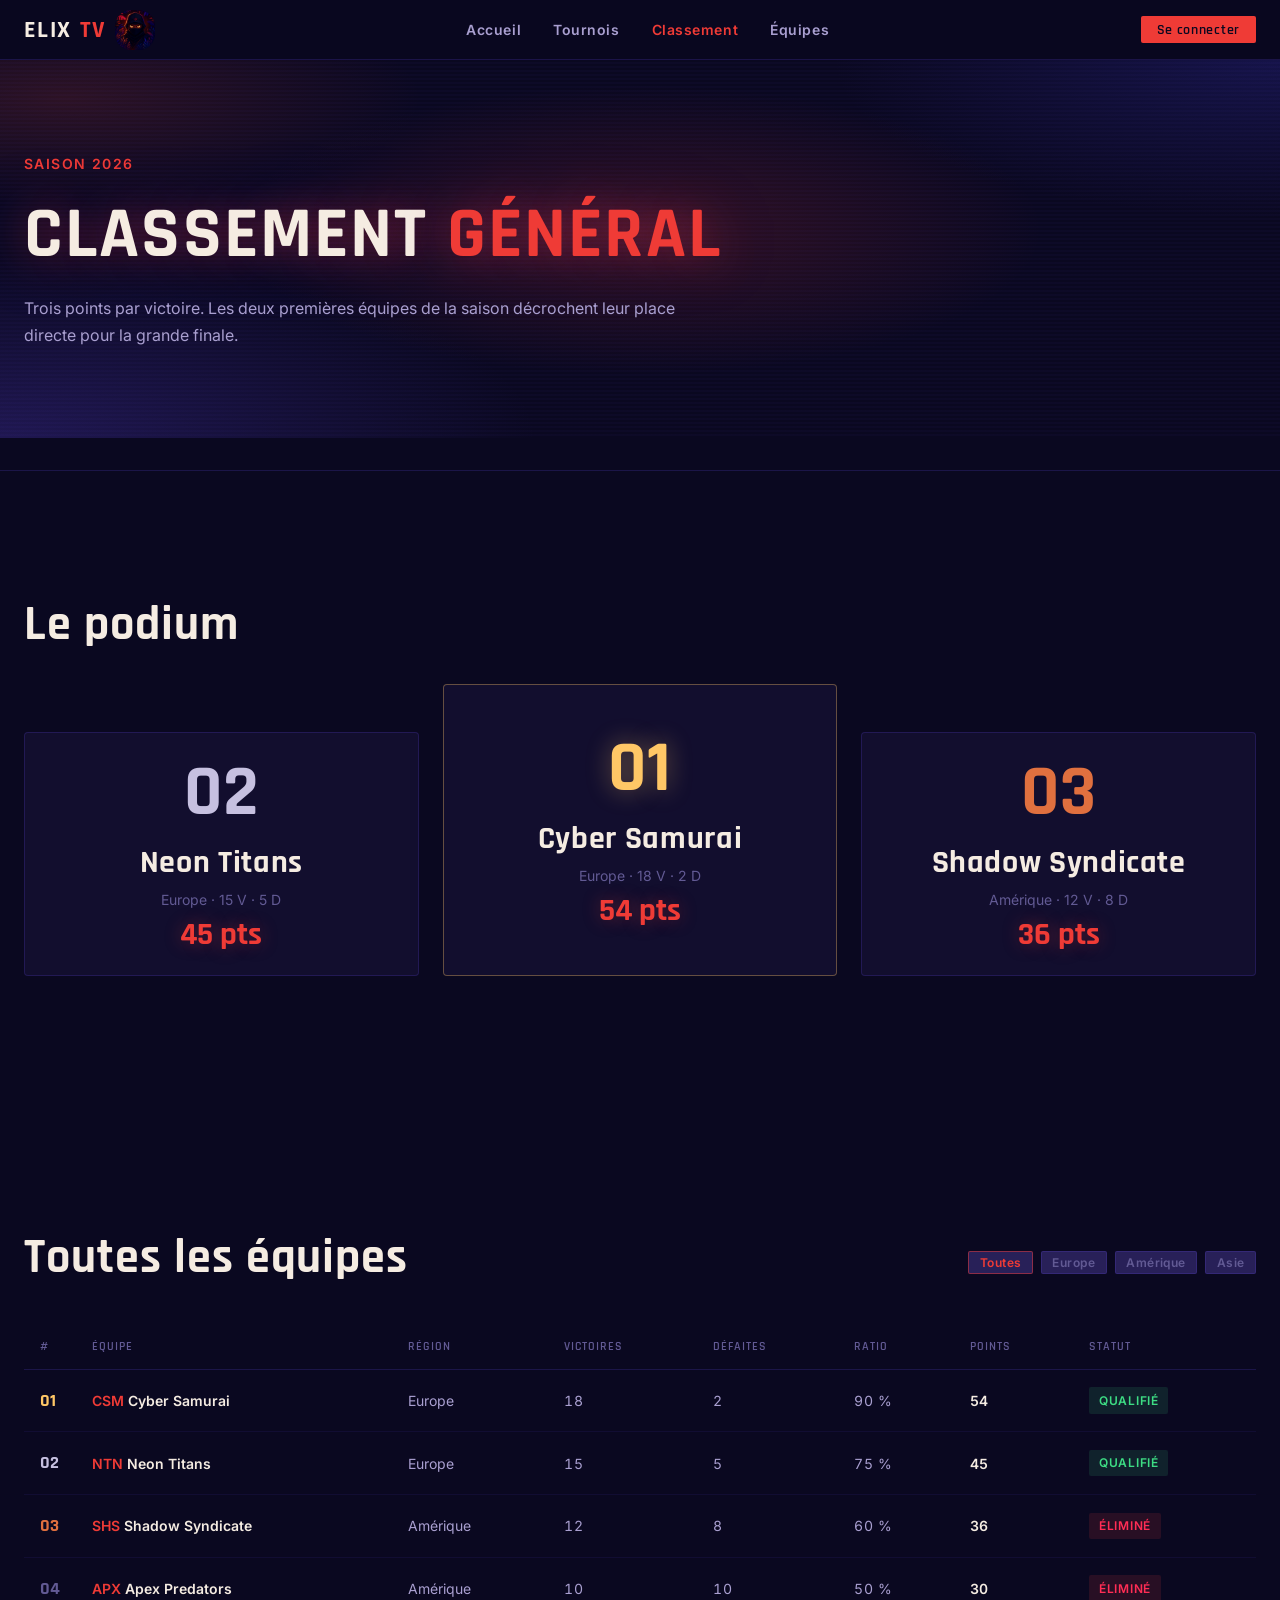
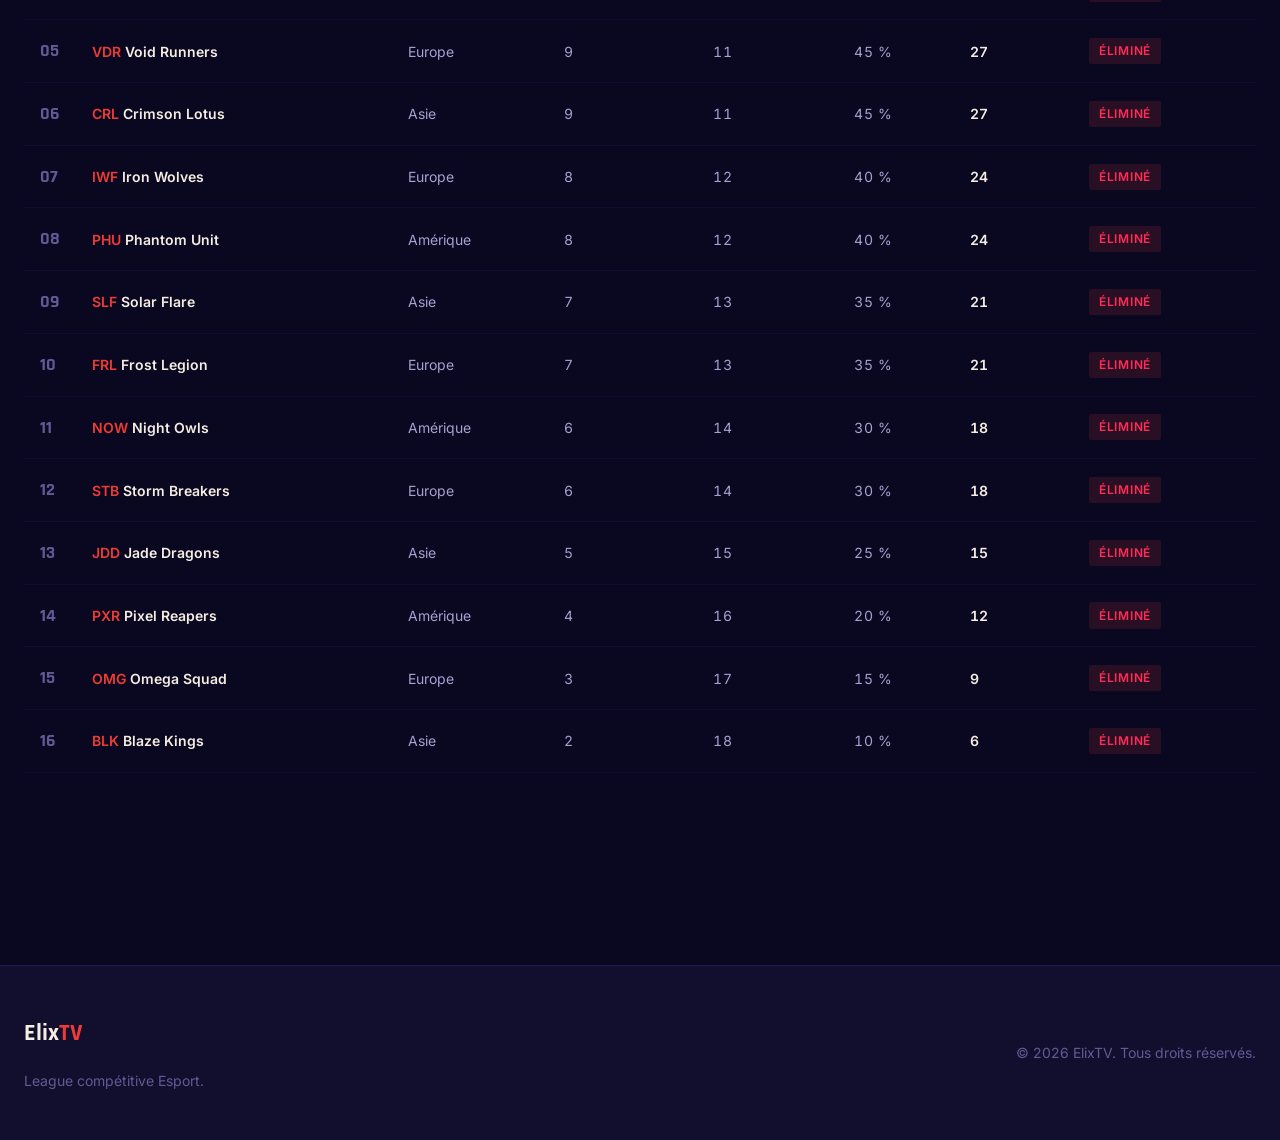
==== classement.html @ e180b7a1 "feat: add pages : tournois, inscription, equipes, connexion, classement and bracket in js" ====
<!DOCTYPE html>
<html lang="fr">
<head>
  <meta charset="UTF-8">
  <meta name="viewport" content="width=device-width, initial-scale=1.0">
  <title>Classement · Esport ELIXTV</title>
  <link rel="icon" type="image/png" href="img/elix_logo.jpg">
  <link rel="stylesheet" href="style.css">
</head>
<body>

  <!-- Navigation -->
  <nav class="nav">
    <div class="container nav__inner">
      <a href="index.html" class="nav__logo">
        ELIX<span>TV</span>
        <img src="img/elix_logo.jpg" alt="Logo ELIXTV" class="nav__logo-img">
      </a>
      <ul class="nav__links">
        <li><a href="index.html">Accueil</a></li>
        <li><a href="tournois.html">Tournois</a></li>
        <li><a href="classement.html" class="active">Classement</a></li>
        <li><a href="equipes.html">Équipes</a></li>
      </ul>
      <a href="connexion.html" class="btn btn--primary btn--sm">Se connecter</a>
    </div>
  </nav>

  <!-- En tête -->
  <header class="hero hero--page">
    <div class="container hero__content animate-in">
      <div class="hero__eyebrow">Saison 2026</div>
      <h1 class="headline-hero">CLASSEMENT <span class="text-accent">GÉNÉRAL</span></h1>
      <p>Trois points par victoire. Les deux premières équipes de la saison décrochent leur place directe pour la grande finale.</p>
    </div>
  </header>

  <hr class="divider">

  <main class="container">

    <!-- Podium -->
    <section>
      <h2 class="section-title" style="margin-bottom: var(--space-8);">Le podium</h2>
      <div class="podium" id="podium"></div>
    </section>

    <!-- Tableau complet -->
    <section>
      <div class="toolbar">
        <h2 class="section-title">Toutes les équipes</h2>
        <div class="tag-group" id="region-filters">
          <button class="tag active" data-region="all">Toutes</button>
          <button class="tag" data-region="Europe">Europe</button>
          <button class="tag" data-region="Amérique">Amérique</button>
          <button class="tag" data-region="Asie">Asie</button>
        </div>
      </div>

      <div class="leaderboard-scroll">
        <table class="leaderboard">
          <thead>
            <tr>
              <th>#</th>
              <th>Équipe</th>
              <th>Région</th>
              <th>Victoires</th>
              <th>Défaites</th>
              <th>Ratio</th>
              <th>Points</th>
              <th>Statut</th>
            </tr>
          </thead>
          <tbody id="leaderboard-body"></tbody>
        </table>
      </div>
    </section>

  </main>

  <!-- Footer -->
  <footer class="footer" style="margin-top: var(--space-24);">
    <div class="container flex-between">
      <div>
        <div class="footer__logo">Elix<span>TV</span></div>
        <p class="text-muted">League compétitive Esport.</p>
      </div>
      <div>
        <p class="text-muted">© 2026 ElixTV. Tous droits réservés.</p>
      </div>
    </div>
  </footer>

  <script src="js/data.js"></script>
  <script src="js/classement.js"></script>
</body>
</html>
---- style.css ----
/* ============================================================
   ESPORT.CSS — Système de design compétitif
   Palette : Nuit indigo · Contre-jour orange · Feuillage corail & violet
   Typo    : Rajdhani (titres) · Inter (corps)
   ============================================================ */

@import url('https://fonts.googleapis.com/css2?family=Rajdhani:wght@400;600;700&family=Inter:wght@400;500;600&display=swap');

/* ── Tokens ─────────────────────────────────────────────── */
:root {
  /* Fonds — bleu nuit profond des coins de l'image */
  --bg-void:      #0a0820;
  --bg-surface:   #120e2e;
  --bg-raised:    #1b1540;
  --bg-overlay:   #282058;

  /* Accent principal — le contour lumineux orange du ninja */
  --accent-red:   #ef3b36;          /* rouge des feuilles */
  --accent-hover: #ff5f55;
  --accent-dim:   #b3232b;
  --accent-glow:  rgba(239, 59, 54, 0.15);

  /* Accents secondaires — feuillage */
  --accent-violet:  #6b4dff;        /* feuilles violettes */
  --accent-blue:    #3d3bd6;        /* feuilles bleues */
  --accent-magenta: #c2407a;        /* feuilles rose-magenta */
  --violet-rgb:     107, 77, 255;
  --accent-rgb:     239, 59, 54;

  /* Signaux */
  --signal-red:   #ff2d55;
  --signal-green: #3ddc84;
  --signal-gold:  #ffc766;          /* yeux lumineux */

  /* Texte — blanc chaud + lavande */
  --text-primary:   #f5ece2;
  --text-secondary: #a99fd0;
  --text-muted:     #625a94;

  --border-subtle: rgba(var(--violet-rgb), 0.18);
  --border-active: rgba(var(--accent-rgb), 0.5);

  /* Typographie */
  --font-display: 'Rajdhani', 'Arial Narrow', sans-serif;
  --font-body:    'Inter', system-ui, sans-serif;

  --size-xs:   0.75rem;
  --size-sm:   0.875rem;
  --size-base: 1rem;
  --size-md:   1.125rem;
  --size-lg:   1.5rem;
  --size-xl:   2rem;
  --size-2xl:  3rem;
  --size-3xl:  4.5rem;

  /* Espacement */
  --space-1: 0.25rem;
  --space-2: 0.5rem;
  --space-3: 0.75rem;
  --space-4: 1rem;
  --space-6: 1.5rem;
  --space-8: 2rem;
  --space-12: 3rem;
  --space-16: 4rem;
  --space-24: 6rem;

  /* Bordures */
  --radius-sm: 2px;
  --radius-md: 4px;
  --radius-lg: 8px;

  /* Ombres */
  --shadow-red:  0 0 24px rgba(var(--accent-rgb), 0.25);
  --shadow-card: 0 4px 24px rgba(4, 2, 16, 0.75);

  /* Dégradés signature */
  --gradient-ember: linear-gradient(90deg, var(--accent-dim), var(--accent-red), #ff6b4a);
  --gradient-jungle: linear-gradient(135deg, var(--accent-blue), var(--accent-violet), var(--accent-magenta));
}

/* ── Reset ───────────────────────────────────────────────── */
*, *::before, *::after {
  box-sizing: border-box;
  margin: 0;
  padding: 0;
}

html {
  scroll-behavior: smooth;
  font-size: 16px;
}

body {
  background-color: var(--bg-void);
  color: var(--text-primary);
  font-family: var(--font-body);
  font-size: var(--size-base);
  line-height: 1.65;
  -webkit-font-smoothing: antialiased;
}

::selection {
  background: rgba(var(--accent-rgb), 0.35);
  color: var(--text-primary);
}

[hidden] { display: none !important; }

img, video {
  max-width: 100%;
  display: block;
}

a {
  color: var(--accent-red);
  text-decoration: none;
  transition: color 0.15s ease;
}
a:hover { color: var(--signal-gold); }

/* ── Typographie ─────────────────────────────────────────── */
h1, h2, h3, h4, h5, h6 {
  font-family: var(--font-display);
  font-weight: 700;
  line-height: 1.1;
  letter-spacing: 0.02em;
  color: var(--text-primary);
}

h1 { font-size: var(--size-3xl); }
h2 { font-size: var(--size-2xl); }
h3 { font-size: var(--size-xl); }
h4 { font-size: var(--size-lg); }

p {
  max-width: 68ch;
  color: var(--text-secondary);
}

.text-accent   { color: var(--accent-red); }
.text-muted    { color: var(--text-muted); font-size: var(--size-sm); }
.text-mono     { font-variant-numeric: tabular-nums; letter-spacing: 0.04em; }

/* Titre héros avec contre-jour orange */
.headline-hero {
  font-family: var(--font-display);
  font-size: clamp(2.5rem, 7vw, var(--size-3xl));
  font-weight: 700;
  line-height: 1.0;
  letter-spacing: 0.03em;
  color: var(--text-primary);
  text-shadow:
    0 0 40px rgba(var(--accent-rgb), 0.45),
    0 0 80px rgba(var(--violet-rgb), 0.25);
}
.nav__logo-img {
  width: 40px;
  height: 40px;
  border-radius: 40%;
  object-fit: cover;
}
/* Ligne de score / stat large */
.stat-value {
  font-family: var(--font-display);
  font-size: var(--size-2xl);
  font-weight: 700;
  color: var(--accent-red);
  line-height: 1;
  text-shadow: 0 0 18px rgba(var(--accent-rgb), 0.35);
}

.stat-label {
  font-size: var(--size-xs);
  font-weight: 600;
  color: var(--text-muted);
  letter-spacing: 0.08em;
  text-transform: uppercase;
  margin-top: var(--space-1);
}

/* ── Mise en page ────────────────────────────────────────── */
.container {
  width: 100%;
  max-width: 1280px;
  margin-inline: auto;
  padding-inline: var(--space-6);
}

.container--narrow {
  max-width: 860px;
  margin-inline: auto;
  padding-inline: var(--space-6);
}

.grid-2 {
  display: grid;
  grid-template-columns: repeat(2, 1fr);
  gap: var(--space-6);
}

.grid-3 {
  display: grid;
  grid-template-columns: repeat(3, 1fr);
  gap: var(--space-6);
}

.grid-4 {
  display: grid;
  grid-template-columns: repeat(4, 1fr);
  gap: var(--space-4);
}

.flex-center {
  display: flex;
  align-items: center;
  justify-content: center;
}

.flex-between {
  display: flex;
  align-items: center;
  justify-content: space-between;
}

section {
  padding-block: var(--space-24);
}

/* ── Navigation ──────────────────────────────────────────── */
.nav {
  position: sticky;
  top: 0;
  z-index: 100;
  background: rgba(10, 8, 32, 0.85);
  backdrop-filter: blur(12px);
  border-bottom: 1px solid var(--border-subtle);
  height: 60px;
  display: flex;
  align-items: center;
}

.nav__inner {
  display: flex;
  align-items: center;
  justify-content: space-between;
  width: 100%;
}

.nav__logo {
  display: inline-flex;
  align-items: center;
  gap: var(--space-2);        
  font-family: var(--font-display);
  font-size: var(--size-lg);
  font-weight: 700;
  color: var(--text-primary);
  letter-spacing: 0.06em;
  line-height: 1;
}

.nav__logo span { color: var(--accent-red); }

.nav__links {
  display: flex;
  gap: var(--space-8);
  list-style: none;
}

.nav__links a {
  font-size: var(--size-sm);
  font-weight: 600;
  color: var(--text-secondary);
  letter-spacing: 0.04em;
  transition: color 0.15s;
}

.nav__links a:hover,
.nav__links a.active {
  color: var(--accent-red);
}

/* ── Sections héros ──────────────────────────────────────── */
.hero {
  min-height: 90vh;
  display: flex;
  align-items: center;
  position: relative;
  overflow: hidden;
  /* Halo orange au centre + jungle violette sur les bords, comme l'image */
  background:
    radial-gradient(ellipse 45% 55% at 50% 45%, rgba(var(--accent-rgb), 0.18), transparent 70%),
    radial-gradient(ellipse 60% 70% at 0% 100%, rgba(var(--violet-rgb), 0.22), transparent 70%),
    radial-gradient(ellipse 50% 60% at 100% 0%, rgba(61, 59, 214, 0.22), transparent 70%),
    radial-gradient(ellipse 40% 40% at 5% 10%, rgba(224, 71, 58, 0.16), transparent 70%),
    var(--bg-void);
}

/* Fond scanlines subtil */
.hero::before {
  content: '';
  position: absolute;
  inset: 0;
  background: repeating-linear-gradient(
    0deg,
    transparent,
    transparent 2px,
    rgba(var(--violet-rgb), 0.03) 2px,
    rgba(var(--violet-rgb), 0.03) 4px
  );
  pointer-events: none;
  z-index: 0;
}

.hero__content { position: relative; z-index: 1; }

/* Ligne décorative accent */
.hero__eyebrow {
  display: inline-flex;
  align-items: center;
  gap: var(--space-3);
  font-size: var(--size-sm);
  font-weight: 600;
  color: var(--accent-red);
  letter-spacing: 0.1em;
  text-transform: uppercase;
  margin-bottom: var(--space-6);
}

/* ── Cartes ──────────────────────────────────────────────── */
.card {
  background: var(--bg-surface);
  border: 1px solid var(--border-subtle);
  border-radius: var(--radius-md);
  padding: var(--space-6);
  transition: border-color 0.2s, box-shadow 0.2s;
}

.card:hover {
  border-color: var(--border-active);
  box-shadow: var(--shadow-red);
}

/* Carte tournoi */
.card--tournament {
  position: relative;
  background: var(--bg-raised);
  border-left: 3px solid var(--accent-red);
  border-radius: 0 var(--radius-md) var(--radius-md) 0;
  padding: var(--space-6);
}

.card--tournament .prize {
  font-family: var(--font-display);
  font-size: var(--size-xl);
  font-weight: 700;
  color: var(--signal-gold);
  text-shadow: 0 0 16px rgba(255, 199, 102, 0.35);
}

/* Carte joueur / équipe */
.card--player {
  text-align: center;
  padding: var(--space-8) var(--space-6);
}

.card--player .avatar {
  width: 80px;
  height: 80px;
  border-radius: 50%;
  background: var(--bg-overlay);
  border: 2px solid var(--border-subtle);
  margin-inline: auto;
  margin-bottom: var(--space-4);
  overflow: hidden;
  transition: border-color 0.2s, box-shadow 0.2s;
}

.card--player:hover .avatar {
  border-color: var(--accent-red);
  box-shadow: 0 0 16px rgba(var(--accent-rgb), 0.4);
}

.card--player .role {
  font-size: var(--size-xs);
  font-weight: 600;
  color: var(--accent-red);
  text-transform: uppercase;
  letter-spacing: 0.08em;
  margin-top: var(--space-1);
}

.player-row {
  display: flex;
  gap: var(--space-4);
  overflow-x: auto;
  padding-bottom: var(--space-3); /* Espace pour le scrollbar */
  scrollbar-width: thin;
  scrollbar-color: var(--border-active) transparent;
}

.player-row .card--player {
  flex: 0 0 220px; /* Force chaque carte à faire 220px de large sans se comprimer */
}


/* ── Tableau des scores / classement ─────────────────────── */
.leaderboard {
  width: 100%;
  border-collapse: collapse;
  font-size: var(--size-sm);
}

.leaderboard th {
  font-family: var(--font-display);
  font-size: var(--size-xs);
  font-weight: 600;
  letter-spacing: 0.08em;
  text-transform: uppercase;
  color: var(--text-muted);
  text-align: left;
  padding: var(--space-3) var(--space-4);
  border-bottom: 1px solid var(--border-subtle);
}

.leaderboard td {
  padding: var(--space-4);
  color: var(--text-secondary);
  border-bottom: 1px solid rgba(var(--violet-rgb), 0.08);
  vertical-align: middle;
}

.leaderboard tr:hover td {
  background: var(--bg-raised);
  color: var(--text-primary);
}

.leaderboard .rank {
  font-family: var(--font-display);
  font-size: var(--size-md);
  font-weight: 700;
  color: var(--text-muted);
  width: 3rem;
}

.leaderboard .rank--1 { color: var(--signal-gold); }
.leaderboard .rank--2 { color: #c6c0e0; }
.leaderboard .rank--3 { color: #e0703f; }

.leaderboard .team-name {
  font-weight: 600;
  color: var(--text-primary);
}

/* ── Boutons ─────────────────────────────────────────────── */
.btn {
  display: inline-flex;
  align-items: center;
  gap: var(--space-2);
  padding: 0.625rem var(--space-6);
  border: none;
  border-radius: var(--radius-sm);
  font-family: var(--font-display);
  font-size: var(--size-base);
  font-weight: 600;
  letter-spacing: 0.05em;
  cursor: pointer;
  transition: background 0.15s, box-shadow 0.15s, transform 0.1s;
  text-decoration: none;
  line-height: 1;
}

.btn:active { transform: scale(0.98); }

.btn--primary {
  background: var(--accent-red);
  color: var(--bg-void);
}
.btn--primary:hover {
  background: var(--accent-hover);
  box-shadow: 0 0 20px rgba(var(--accent-rgb), 0.5);
  color: var(--bg-void);
}

.btn--outline {
  background: transparent;
  color: var(--accent-red);
  border: 1.5px solid var(--accent-red);
}
.btn--outline:hover {
  background: var(--accent-glow);
  color: var(--accent-red);
}

.btn--danger {
  background: transparent;
  color: var(--signal-red);
  border: 1.5px solid var(--signal-red);
}
.btn--danger:hover {
  background: rgba(255, 71, 71, 0.1);
  color: var(--signal-red);
}

.btn--sm {
  font-size: var(--size-sm);
  padding: 0.4rem var(--space-4);
}

/* ── Badges / statuts ────────────────────────────────────── */
.badge {
  display: inline-flex;
  align-items: center;
  padding: 0.2rem 0.6rem;
  border-radius: var(--radius-sm);
  font-size: var(--size-xs);
  font-weight: 600;
  letter-spacing: 0.06em;
  text-transform: uppercase;
}

.badge--live {
  background: rgba(255, 71, 71, 0.15);
  color: var(--signal-red);
  border: 1px solid rgba(255, 71, 71, 0.3);
}

/* Point pulsant LIVE */
.badge--live::before {
  content: '';
  display: inline-block;
  width: 6px;
  height: 6px;
  border-radius: 50%;
  background: var(--signal-red);
  margin-right: var(--space-2);
  animation: pulse-live 1.4s ease infinite;
}

.badge--upcoming {
  background: rgba(var(--accent-rgb), 0.1);
  color: var(--accent-red);
  border: 1px solid rgba(var(--accent-rgb), 0.25);
}

.badge--ended {
  background: rgba(var(--violet-rgb), 0.08);
  color: var(--text-muted);
  border: 1px solid rgba(var(--violet-rgb), 0.12);
}

.badge--win  { background: rgba(61, 220, 132, 0.12); color: var(--signal-green); }
.badge--loss { background: rgba(255, 71, 71, 0.12); color: var(--signal-red); }

/* ── Barre de progression ────────────────────────────────── */
.progress-bar {
  height: 4px;
  background: var(--bg-overlay);
  border-radius: 2px;
  overflow: hidden;
}

.progress-bar__fill {
  height: 100%;
  background: var(--gradient-ember);
  border-radius: 2px;
  transition: width 0.4s ease;
}

/* ── Dividers / séparateurs ──────────────────────────────── */
.divider {
  border: none;
  border-top: 1px solid var(--border-subtle);
  margin-block: var(--space-8);
}

.section-title {
  font-family: var(--font-display);
  font-size: var(--size-2xl);
  font-weight: 700;
  color: var(--text-primary);
  margin-bottom: var(--space-2);
}

/* ── Score en direct ─────────────────────────────────────── */
.scoreboard {
  display: flex;
  align-items: center;
  justify-content: center;
  gap: var(--space-8);
  background:
    radial-gradient(ellipse at center, rgba(var(--accent-rgb), 0.08), transparent 70%),
    var(--bg-surface);
  border: 1px solid var(--border-subtle);
  border-radius: var(--radius-lg);
  padding: var(--space-8) var(--space-12);
}

.scoreboard__team {
  display: flex;
  flex-direction: column;
  align-items: center;
  gap: var(--space-2);
}

.scoreboard__team-name {
  font-family: var(--font-display);
  font-size: var(--size-md);
  font-weight: 700;
  letter-spacing: 0.05em;
  color: var(--text-secondary);
}

.scoreboard__score {
  font-family: var(--font-display);
  font-size: clamp(2.5rem, 6vw, 4rem);
  font-weight: 700;
  color: var(--text-primary);
  line-height: 1;
}

.scoreboard__score--winner {
  color: var(--accent-red);
  text-shadow: 0 0 24px rgba(var(--accent-rgb), 0.45);
}

.scoreboard__vs {
  font-family: var(--font-display);
  font-size: var(--size-base);
  font-weight: 600;
  color: var(--text-muted);
  letter-spacing: 0.1em;
}

/* ── Chat / commentaires ─────────────────────────────────── */
.chat-feed {
  background: var(--bg-surface);
  border: 1px solid var(--border-subtle);
  border-radius: var(--radius-md);
  height: 360px;
  overflow-y: auto;
  padding: var(--space-4);
  display: flex;
  flex-direction: column;
  gap: var(--space-3);
  scrollbar-width: thin;
  scrollbar-color: var(--bg-overlay) transparent;
}

.chat-message {
  display: flex;
  gap: var(--space-3);
  font-size: var(--size-sm);
}

.chat-message__username {
  font-weight: 600;
  color: var(--accent-red);
  white-space: nowrap;
  flex-shrink: 0;
}

/* Variation des pseudos avec les couleurs du feuillage */
.chat-message:nth-child(3n+2) .chat-message__username { color: var(--accent-violet); }
.chat-message:nth-child(3n+3) .chat-message__username { color: var(--accent-magenta); }

.chat-message__text {
  color: var(--text-secondary);
  line-height: 1.4;
}

/* ── Tags / Jeux ─────────────────────────────────────────── */
.tag {
  display: inline-block;
  padding: 0.2rem 0.65rem;
  border-radius: var(--radius-sm);
  background: var(--bg-overlay);
  border: 1px solid var(--border-subtle);
  font-size: var(--size-xs);
  font-weight: 600;
  color: var(--text-muted);
  letter-spacing: 0.04em;
  transition: border-color 0.15s, color 0.15s;
}

.tag:hover, .tag.active {
  border-color: var(--border-active);
  color: var(--accent-red);
}

/* ── Footer ──────────────────────────────────────────────── */
.footer {
  background: var(--bg-surface);
  border-top: 1px solid var(--border-subtle);
  padding-block: var(--space-12);
  color: var(--text-muted);
  font-size: var(--size-sm);
}

.footer__logo {
  font-family: var(--font-display);
  font-size: var(--size-lg);
  font-weight: 700;
  color: var(--text-primary);
  margin-bottom: var(--space-4);
}

.footer__logo span { color: var(--accent-red); }

/* ── Animations ──────────────────────────────────────────── */
@keyframes pulse-live {
  0%, 100% { opacity: 1; transform: scale(1); }
  50%       { opacity: 0.4; transform: scale(0.85); }
}

@keyframes fade-in-up {
  from { opacity: 0; transform: translateY(16px); }
  to   { opacity: 1; transform: translateY(0); }
}

.animate-in {
  animation: fade-in-up 0.4s ease both;
}

/* ── Responsive ──────────────────────────────────────────── */
@media (max-width: 1024px) {
  .grid-4 { grid-template-columns: repeat(2, 1fr); }
}

@media (max-width: 768px) {
  h1 { font-size: var(--size-2xl); }
  h2 { font-size: var(--size-xl); }

  .grid-2,
  .grid-3,
  .grid-4 {
    grid-template-columns: 1fr;
  }

  .nav__links { display: none; }

  .scoreboard {
    gap: var(--space-4);
    padding: var(--space-6);
  }

  section { padding-block: var(--space-12); }
}

@media (prefers-reduced-motion: reduce) {
  *, *::before, *::after {
    animation-duration: 0.01ms !important;
    transition-duration: 0.01ms !important;
  }
}

.grid-4:has(.card--player) {
  display: flex !important;
  flex-direction: row !important;
  flex-wrap: nowrap !important;
  overflow-x: auto;
  padding-bottom: var(--space-4);
  scrollbar-width: thin;
  scrollbar-color: var(--accent-red) transparent;
}

.grid-4:has(.card--player) .card--player {
  flex: 1 0 200px !important; /* Force chaque carte à garder 200px minimum */
  min-width: 180px;
}

/* ── En tête des pages internes ──────────────────────────── */
.hero--page {
  min-height: min(42vh, 420px);
  padding-block: var(--space-16);
}

.hero--page p { margin-top: var(--space-6); }

.hero--page + main section:first-child { padding-top: var(--space-12); }

/* ── Barre d'outils (recherche + filtres) ────────────────── */
.toolbar {
  display: flex;
  flex-wrap: wrap;
  align-items: center;
  justify-content: space-between;
  gap: var(--space-4);
  margin-bottom: var(--space-8);
}

.tag-group {
  display: flex;
  flex-wrap: wrap;
  gap: var(--space-2);
}

button.tag {
  cursor: pointer;
  font-family: var(--font-body);
}

/* ── Formulaires ─────────────────────────────────────────── */
.form-card {
  background: var(--bg-surface);
  border: 1px solid var(--border-subtle);
  border-radius: var(--radius-lg);
  padding: var(--space-8);
  box-shadow: var(--shadow-card);
}

.form-card--narrow {
  max-width: 480px;
  margin-inline: auto;
}

.form {
  display: flex;
  flex-direction: column;
  gap: var(--space-6);
}

.form-grid {
  display: grid;
  grid-template-columns: repeat(2, 1fr);
  gap: var(--space-6);
}

.form-legend {
  font-family: var(--font-display);
  font-size: var(--size-lg);
  font-weight: 700;
  color: var(--text-primary);
  padding-bottom: var(--space-3);
  border-bottom: 1px solid var(--border-subtle);
}

.form-legend span { color: var(--accent-red); }

.field {
  display: flex;
  flex-direction: column;
  gap: var(--space-2);
}

.field label {
  font-size: var(--size-xs);
  font-weight: 600;
  color: var(--text-secondary);
  letter-spacing: 0.08em;
  text-transform: uppercase;
}

.input {
  width: 100%;
  background: var(--bg-raised);
  border: 1px solid var(--border-subtle);
  border-radius: var(--radius-md);
  color: var(--text-primary);
  font-family: var(--font-body);
  font-size: var(--size-base);
  padding: 0.7rem var(--space-4);
  transition: border-color 0.15s, box-shadow 0.15s;
}

.input::placeholder { color: var(--text-muted); }

.input:focus {
  outline: none;
  border-color: var(--accent-red);
  box-shadow: 0 0 0 3px var(--accent-glow);
}

select.input { cursor: pointer; }
select.input option { background: var(--bg-surface); }

.field__error {
  display: none;
  font-size: var(--size-xs);
  color: var(--signal-red);
}

.field--error .input { border-color: var(--signal-red); }
.field--error .field__error { display: block; }

.checkbox {
  display: flex;
  align-items: flex-start;
  gap: var(--space-3);
  font-size: var(--size-sm);
  color: var(--text-secondary);
  cursor: pointer;
}

.field .checkbox {
  font-size: var(--size-sm);
  font-weight: 400;
  color: var(--text-secondary);
  letter-spacing: normal;
  text-transform: none;
}

.checkbox input {
  accent-color: var(--accent-red);
  width: 16px;
  height: 16px;
  margin-top: 3px;
}

.form-footer {
  text-align: center;
  font-size: var(--size-sm);
  color: var(--text-muted);
}

.btn--block {
  width: 100%;
  justify-content: center;
  padding-block: var(--space-4);
}

/* Formulaire + colonne latérale */
.layout-aside {
  display: grid;
  grid-template-columns: 2fr 1fr;
  gap: var(--space-6);
  align-items: start;
}

.layout-aside__side {
  position: sticky;
  top: 84px;
  display: flex;
  flex-direction: column;
  gap: var(--space-6);
}

/* Ligne joueur dans le formulaire d'inscription */
.roster-row {
  display: grid;
  grid-template-columns: 2.5rem 1fr 1fr;
  gap: var(--space-4);
  align-items: center;
}

.roster-row__num {
  font-family: var(--font-display);
  font-size: var(--size-lg);
  font-weight: 700;
  color: var(--text-muted);
}

/* Message de confirmation */
.alert {
  border-radius: var(--radius-md);
  padding: var(--space-6);
  border: 1px solid;
}

.alert--success {
  background: rgba(61, 220, 132, 0.08);
  border-color: rgba(61, 220, 132, 0.3);
}

.alert--success h3 { color: var(--signal-green); margin-bottom: var(--space-3); }

/* ── Onglets ─────────────────────────────────────────────── */
.tabs {
  display: flex;
  border-bottom: 1px solid var(--border-subtle);
  margin-bottom: var(--space-8);
}

.tab {
  flex: 1;
  background: none;
  border: none;
  border-bottom: 2px solid transparent;
  color: var(--text-muted);
  font-family: var(--font-display);
  font-size: var(--size-md);
  font-weight: 700;
  letter-spacing: 0.05em;
  padding: var(--space-3) 0;
  cursor: pointer;
  margin-bottom: -1px;
  transition: color 0.15s, border-color 0.15s;
}

.tab:hover { color: var(--text-secondary); }

.tab.active {
  color: var(--accent-red);
  border-bottom-color: var(--accent-red);
}

/* ── Page connexion ──────────────────────────────────────── */
.auth {
  min-height: calc(100vh - 60px);
  display: flex;
  align-items: center;
  padding-block: var(--space-16);
}

.auth .container { width: 100%; }

.auth__brand {
  text-align: center;
  margin-bottom: var(--space-8);
}

.auth__brand img {
  width: 64px;
  height: 64px;
  border-radius: 40%;
  object-fit: cover;
  margin: 0 auto var(--space-4);
  box-shadow: 0 0 24px rgba(var(--accent-rgb), 0.35);
}

.auth__brand p { margin-inline: auto; }

/* ── Cartes tournoi cliquables ───────────────────────────── */
.card--tournament {
  display: flex;
  flex-direction: column;
  transition: box-shadow 0.2s, transform 0.2s;
}

.card--tournament.is-selected,
.card--tournament.is-clickable:hover {
  box-shadow: var(--shadow-red);
}

.card--tournament.is-clickable { cursor: pointer; }
.card--tournament.is-selected { outline: 1px solid var(--border-active); }

.card--tournament__meta {
  display: flex;
  justify-content: space-between;
  align-items: center;
  margin-top: var(--space-4);
  gap: var(--space-3);
}

/* ── Arbre du tournoi (brackets-viewer.js) ───────────────── */
.bracket-wrap {
  background:
    radial-gradient(ellipse 60% 80% at 50% 0%, rgba(var(--violet-rgb), 0.08), transparent 70%),
    var(--bg-surface);
  border: 1px solid var(--border-subtle);
  border-radius: var(--radius-lg);
  overflow-x: auto;
  scrollbar-width: thin;
  scrollbar-color: var(--accent-red) transparent;
}

.bracket-empty {
  padding: var(--space-12) var(--space-8);
  text-align: center;
}

.bracket-empty p { margin: var(--space-3) auto 0; }

.brackets-viewer {
  --primary-background: transparent;
  --secondary-background: var(--bg-raised);
  --match-background: var(--bg-raised);
  --font-color: var(--text-primary);
  --win-color: var(--signal-green);
  --loss-color: var(--signal-red);
  --label-color: var(--text-muted);
  --hint-color: var(--text-muted);
  --connector-color: rgba(var(--violet-rgb), 0.45);
  --border-color: var(--border-subtle);
  --border-hover-color: var(--border-active);
  --border-selected-color: var(--accent-red);
  --text-size: 13px;
  --round-margin: 48px;
  --match-width: 200px;
  --match-horizontal-padding: 10px;
  --match-vertical-padding: 8px;
  --match-border-radius: var(--radius-md);
  font-family: var(--font-body);
  padding: var(--space-8);
  align-items: stretch;
}

.brackets-viewer h1 { display: none; }

.brackets-viewer section { padding-block: 0; }

.brackets-viewer h3 {
  font-family: var(--font-display);
  font-size: var(--size-sm);
  font-weight: 700;
  letter-spacing: 0.08em;
  text-transform: uppercase;
  color: var(--accent-red);
  border-radius: var(--radius-md);
}

.brackets-viewer .match .opponents { transition: box-shadow 0.15s; }

.brackets-viewer .match .opponents:hover {
  box-shadow: 0 0 16px rgba(var(--accent-rgb), 0.3);
}

.brackets-viewer .participant .name { font-weight: 600; }

/* ── Fenêtre de saisie de score ──────────────────────────── */
.modal {
  margin: auto;
  width: min(440px, calc(100% - 2rem));
  background: var(--bg-surface);
  color: var(--text-primary);
  border: 1px solid var(--border-active);
  border-radius: var(--radius-lg);
  padding: var(--space-8);
  box-shadow: var(--shadow-red);
}

.modal::backdrop {
  background: rgba(4, 2, 16, 0.75);
  backdrop-filter: blur(4px);
}

.modal__teams {
  display: grid;
  grid-template-columns: 1fr auto 1fr;
  align-items: end;
  gap: var(--space-4);
  margin-block: var(--space-6);
}

.modal__teams .input {
  text-align: center;
  font-family: var(--font-display);
  font-size: var(--size-xl);
  font-weight: 700;
}

.modal__actions {
  display: flex;
  justify-content: flex-end;
  gap: var(--space-3);
}

.modal__error {
  color: var(--signal-red);
  font-size: var(--size-sm);
  min-height: 1.4em;
}

/* ── Cartes équipes ──────────────────────────────────────── */
.team-card {
  display: flex;
  flex-direction: column;
  gap: var(--space-4);
}

.team-card__head {
  display: flex;
  align-items: center;
  gap: var(--space-4);
}

.team-card__logo {
  width: 56px;
  height: 56px;
  flex-shrink: 0;
  border-radius: var(--radius-md);
  background: var(--gradient-jungle);
  display: flex;
  align-items: center;
  justify-content: center;
  font-family: var(--font-display);
  font-size: var(--size-md);
  font-weight: 700;
  letter-spacing: 0.06em;
  color: var(--text-primary);
}

.team-card__head h3 { font-size: var(--size-lg); }

.team-card__stats {
  display: flex;
  gap: var(--space-6);
  padding-block: var(--space-3);
  border-block: 1px solid rgba(var(--violet-rgb), 0.1);
}

.team-card__stats .stat-value { font-size: var(--size-lg); }

.roster {
  list-style: none;
  display: flex;
  flex-direction: column;
  gap: var(--space-2);
  font-size: var(--size-sm);
}

.roster li {
  display: flex;
  justify-content: space-between;
  color: var(--text-primary);
}

.roster li span {
  font-size: var(--size-xs);
  font-weight: 600;
  color: var(--accent-red);
  text-transform: uppercase;
  letter-spacing: 0.08em;
}

/* ── Podium du classement ────────────────────────────────── */
.podium {
  display: grid;
  grid-template-columns: repeat(3, 1fr);
  gap: var(--space-6);
  align-items: end;
  margin-bottom: var(--space-16);
}

.podium .card { text-align: center; }

.podium__place {
  font-family: var(--font-display);
  font-size: var(--size-3xl);
  font-weight: 700;
  line-height: 1;
}

.podium__place--1 { color: var(--signal-gold); text-shadow: 0 0 24px rgba(255, 199, 102, 0.4); }
.podium__place--2 { color: #c6c0e0; }
.podium__place--3 { color: #e0703f; }

.podium .card--first {
  padding-block: var(--space-12);
  border-color: rgba(255, 199, 102, 0.35);
}

.empty-state {
  text-align: center;
  padding: var(--space-12);
  color: var(--text-muted);
}

@media (max-width: 768px) {
  .form-grid,
  .podium,
  .layout-aside { grid-template-columns: 1fr; }

  .layout-aside__side { position: static; order: -1; }

  .podium .card--first { order: -1; }

  .form-card { padding: var(--space-6); }

  .roster-row { grid-template-columns: 2rem 1fr; }
  .roster-row select { grid-column: 2; }

  .leaderboard-scroll { overflow-x: auto; }
}
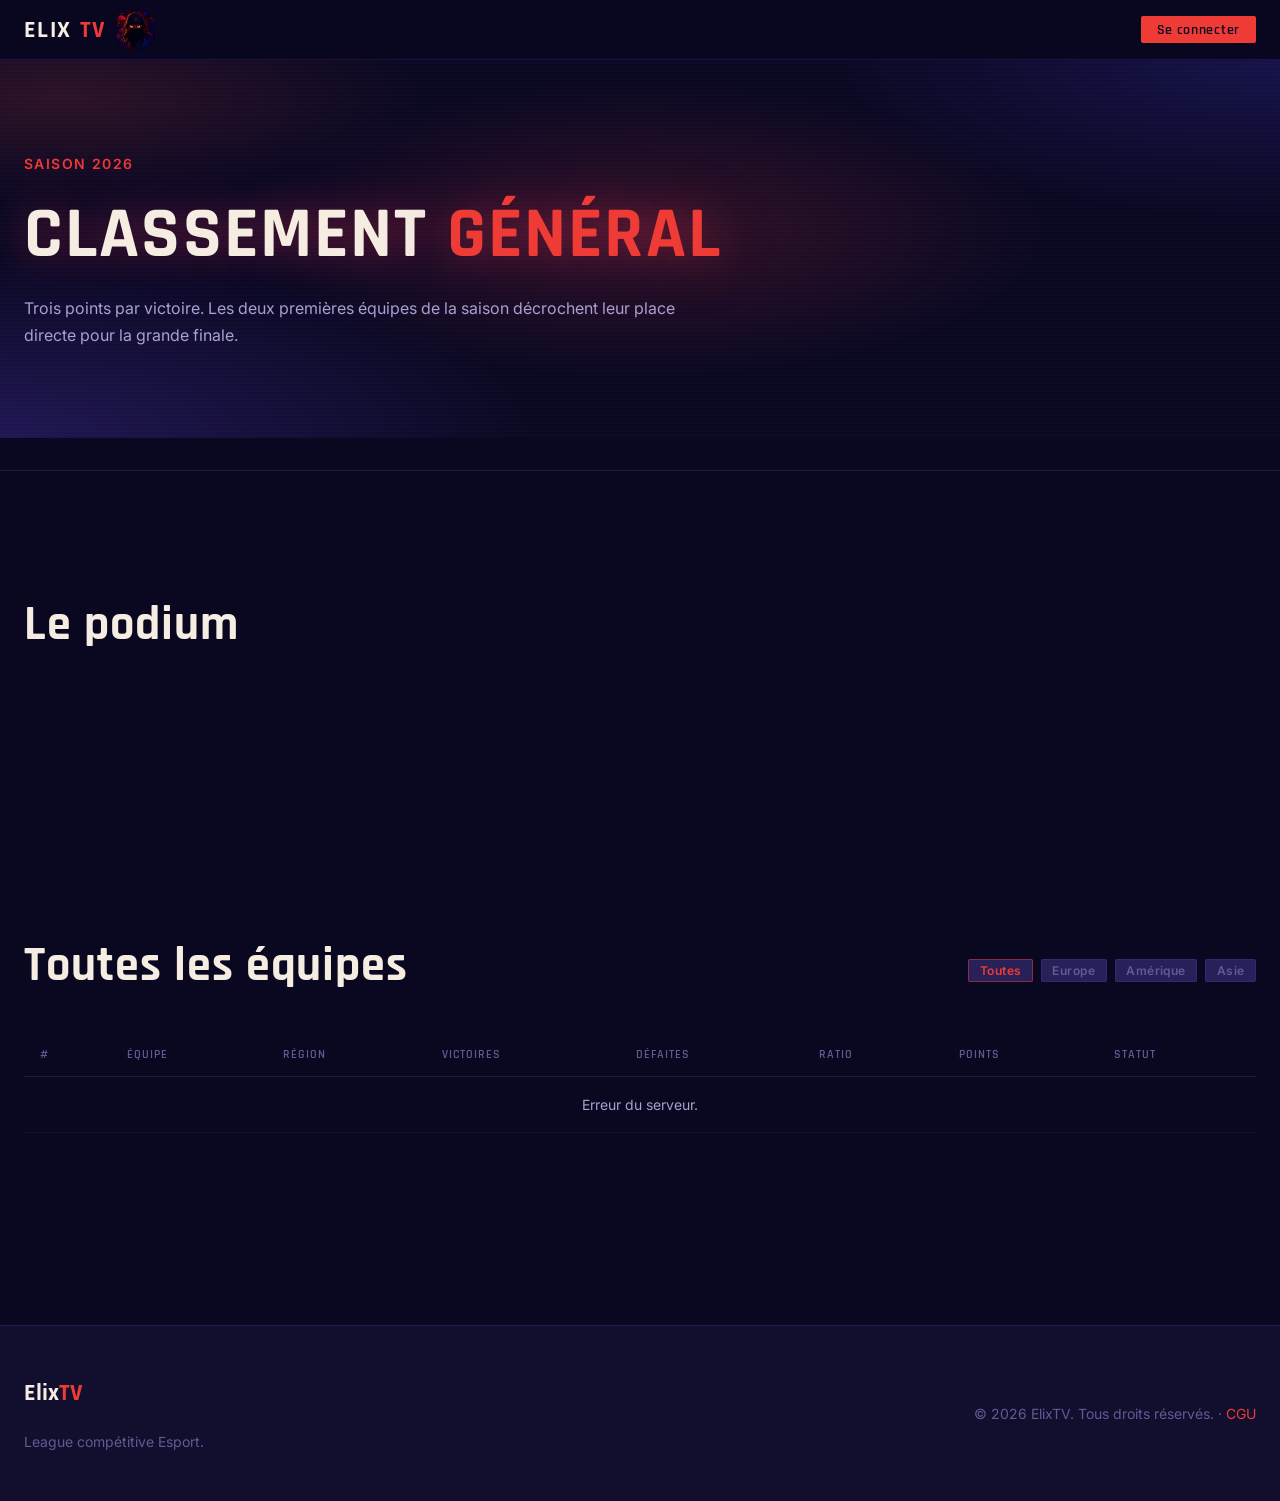
==== commit a64084a5: "jsais plus" ====
--- a/classement.html
+++ b/classement.html
@@ -6,6 +6,8 @@
   <title>Classement · Esport ELIXTV</title>
   <link rel="icon" type="image/png" href="img/elix_logo.jpg">
   <link rel="stylesheet" href="style.css">
+  <script src="session.js"></script>
+  <script src="js/auth.js"></script>
 </head>
 <body>
 
@@ -86,7 +88,7 @@
         <p class="text-muted">League compétitive Esport.</p>
       </div>
       <div>
-        <p class="text-muted">© 2026 ElixTV. Tous droits réservés.</p>
+        <p class="text-muted">© 2026 ElixTV. Tous droits réservés. · <a href="cgu.html">CGU</a></p>
       </div>
     </div>
   </footer>
--- a/style.css
+++ b/style.css
@@ -1262,3 +1262,27 @@
 
   .leaderboard-scroll { overflow-x: auto; }
 }
+
+/* ── Pages de texte (CGU) ─────────────────────────────── */
+.legal section {
+  padding-block: var(--space-8);
+  border-bottom: 1px solid var(--border-subtle, rgba(255, 255, 255, 0.08));
+  scroll-margin-top: var(--space-24);
+}
+.legal section:last-child { border-bottom: none; }
+.legal h2 { font-size: var(--size-xl); margin-bottom: var(--space-4); }
+.legal h3 { font-size: var(--size-lg, 1.1rem); margin-block: var(--space-6) var(--space-2); }
+.legal p { margin-bottom: var(--space-3); }
+.legal ul,
+.legal ol { color: var(--text-secondary); padding-left: var(--space-6); margin-bottom: var(--space-3); }
+.legal li { margin-bottom: var(--space-2); line-height: 1.6; }
+.legal strong { color: var(--text-primary); }
+.legal__toc {
+  margin-top: var(--space-8);
+  padding: var(--space-6);
+  border: 1px solid var(--border-subtle, rgba(255, 255, 255, 0.08));
+  border-radius: var(--radius-md, 8px);
+}
+.legal__toc h2 { font-size: var(--size-lg, 1.1rem); }
+.legal__toc ol { columns: 2; column-gap: var(--space-8); margin: 0; }
+@media (max-width: 640px) { .legal__toc ol { columns: 1; } }
